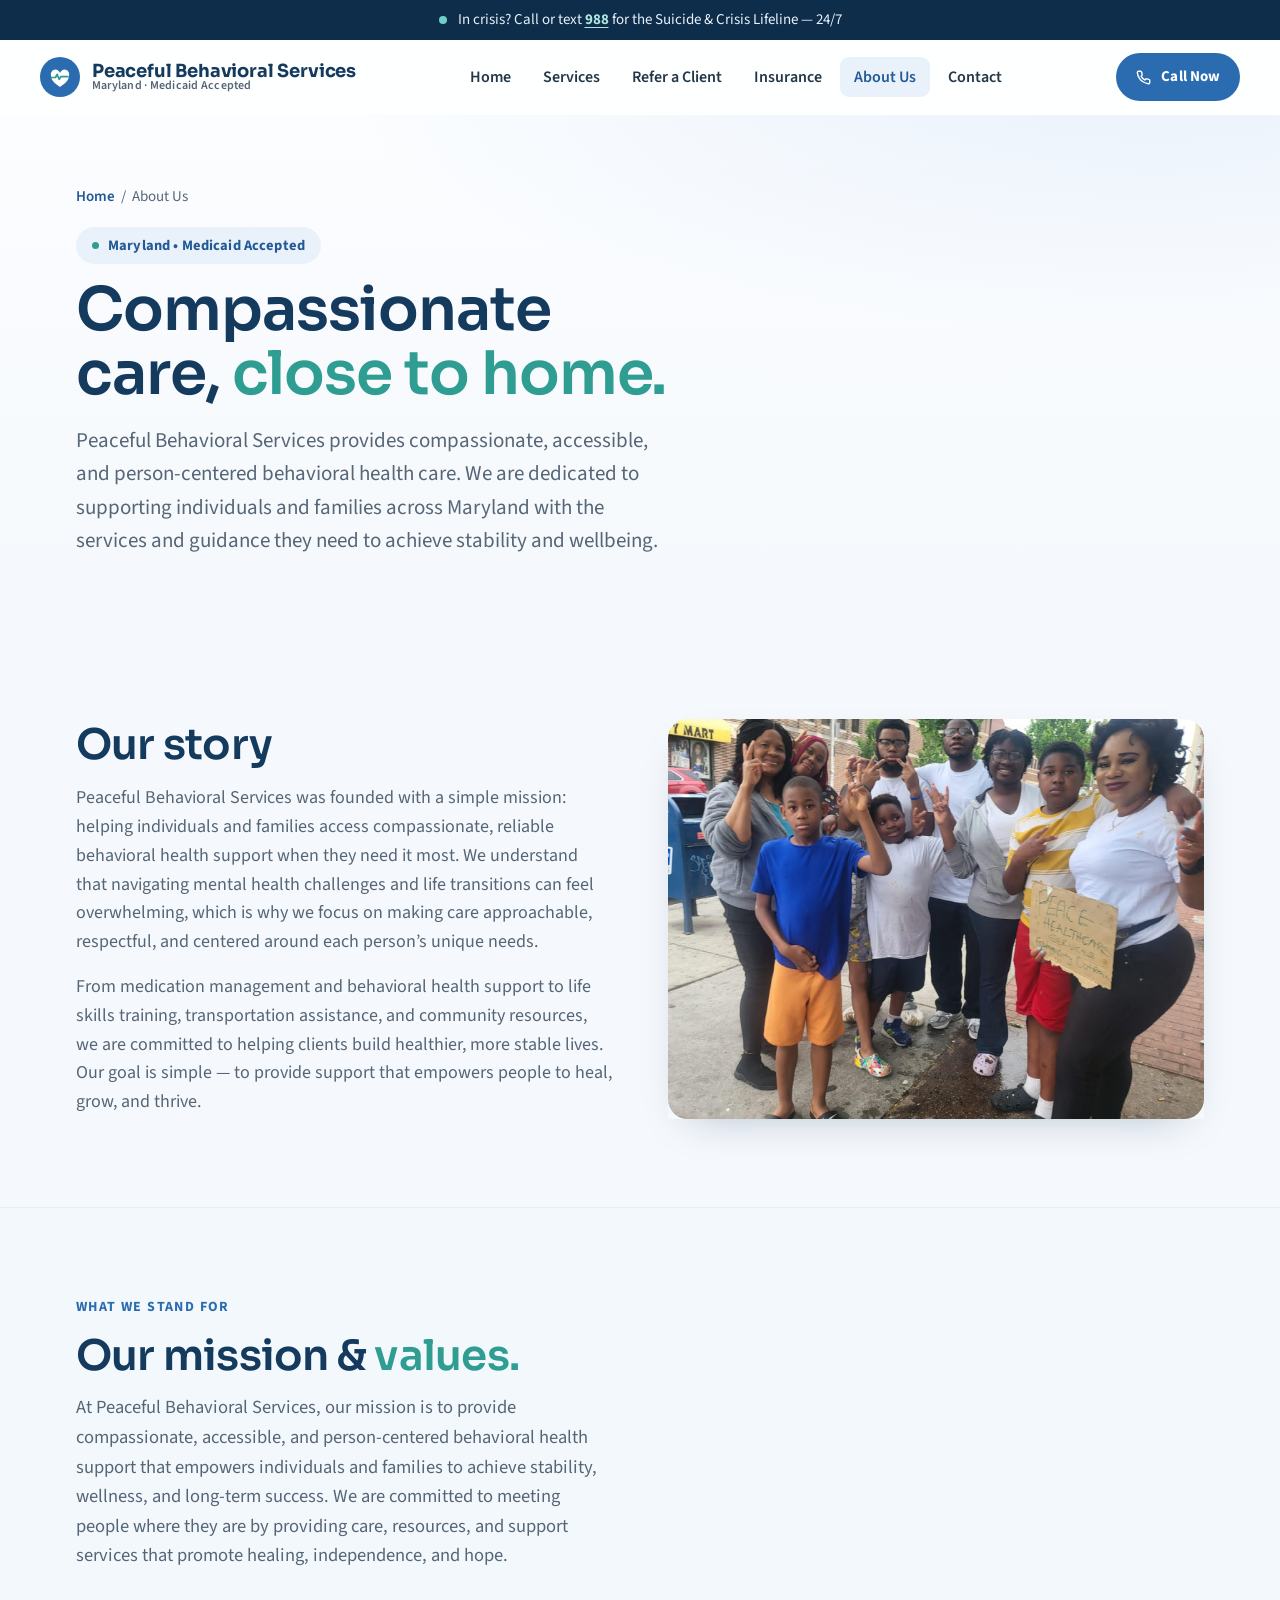
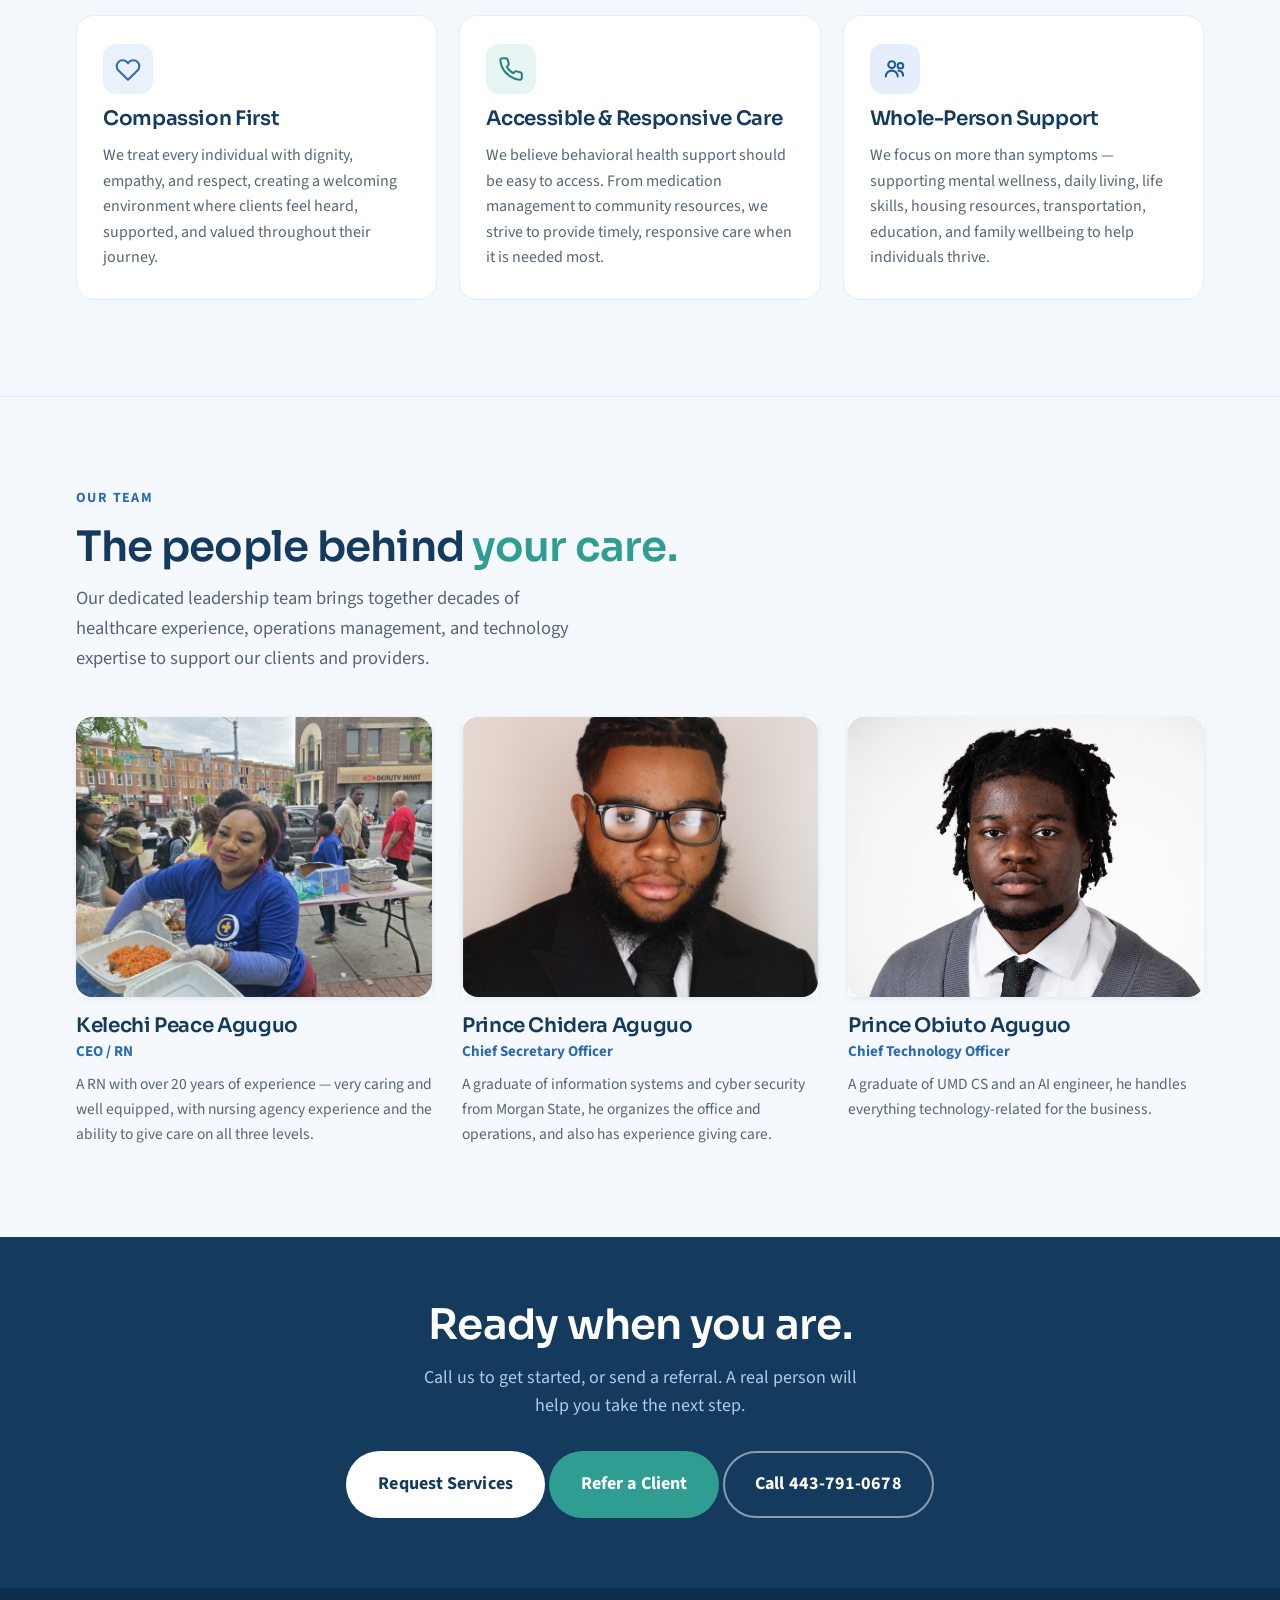
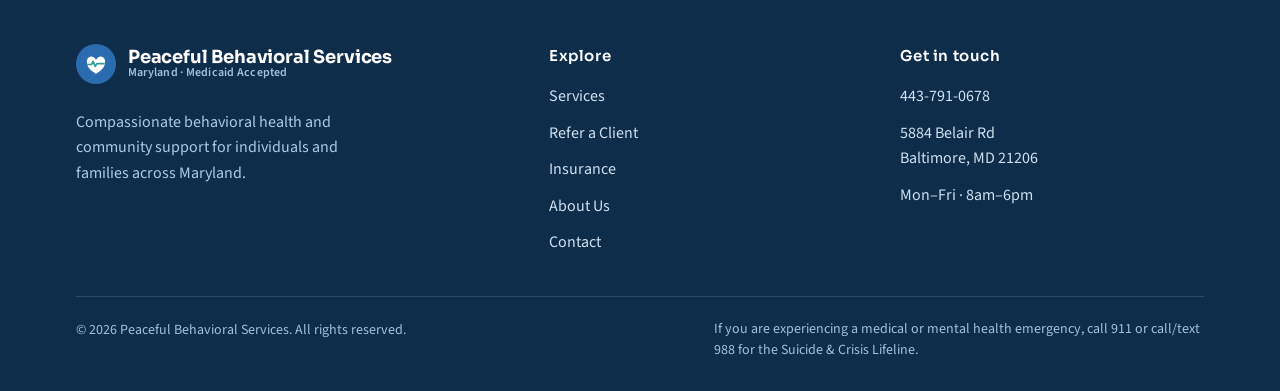
==== About Us.html @ 0e1c0cbd "first fr" ====
<!doctype html>
<html lang="en">

<head>
  <meta charset="utf-8" />
  <meta name="viewport" content="width=device-width, initial-scale=1" />
  <title>About Us — Peaceful Behavioral Services</title>
  <meta name="description"
    content="About Peaceful Behavioral Services — a Maryland behavioral health provider supporting individuals and families with compassionate, whole-person care." />
  <link rel="preconnect" href="https://fonts.googleapis.com">
  <link rel="preconnect" href="https://fonts.gstatic.com" crossorigin>
  <link
    href="https://fonts.googleapis.com/css2?family=Sora:wght@400;500;600;700&family=Source+Sans+3:ital,wght@0,400;0,500;0,600;0,700;1,400&display=swap"
    rel="stylesheet">
  <link rel="stylesheet" href="styles.css">
  <style>
    /* ---- About page styles ---- */


    .ab-hero {
      background:
        radial-gradient(110% 90% at 90% -10%, var(--sky) 0%, rgba(233, 241, 251, 0) 58%),
        linear-gradient(180deg, #fbfdff 0%, var(--gray) 100%);
      padding: 48px 0 40px;
    }

    @media (min-width: 760px) {
      .ab-hero {
        padding: 70px 0 52px;
      }
    }

    .ab-hero .crumb {
      font-size: 15px;
      color: var(--ink-soft);
      margin-bottom: 18px;
    }

    .ab-hero .crumb a {
      color: var(--blue-deep);
      text-decoration: none;
      font-weight: 600;
    }

    .ab-hero .crumb a:hover {
      text-decoration: underline;
    }

    .ab-hero h1 {
      margin-top: 14px;
      max-width: 17ch;
    }

    .ab-hero p.lede {
      margin-top: 18px;
      font-size: clamp(18px, 2vw, 21px);
      color: var(--ink-soft);
      max-width: 60ch;
      text-wrap: pretty;
    }

    /* Story */
    .story {
      padding: 64px 0 72px;
    }

    @media (min-width: 760px) {
      .story {
        padding: 88px 0;
      }
    }

    .story-grid {
      display: grid;
      grid-template-columns: 1fr;
      gap: 40px;
      align-items: center;
    }

    @media (min-width: 920px) {
      .story-grid {
        grid-template-columns: 1fr 1fr;
        gap: 56px;
      }
    }

    .story-grid.flip .story-art {
      order: -1;
    }

    @media (min-width: 920px) {
      .story-grid.flip .story-art {
        order: 1;
      }
    }

    .story-art image-slot {
      width: 100%;
      height: 400px;
      box-shadow: var(--shadow-md);
    }

    .story p {
      font-size: 18px;
      color: var(--ink-soft);
      margin: 16px 0 0;
      text-wrap: pretty;
    }

    /* Values */
    .values-sec {
      background: var(--sky-2);
      padding: 64px 0 72px;
      border-top: 1px solid var(--line-soft);
      border-bottom: 1px solid var(--line-soft);
    }

    @media (min-width: 760px) {
      .values-sec {
        padding: 88px 0 96px;
      }
    }

    .val-grid {
      display: grid;
      grid-template-columns: 1fr;
      gap: 20px;
    }

    @media (min-width: 640px) {
      .val-grid {
        grid-template-columns: 1fr 1fr;
      }
    }

    @media (min-width: 980px) {
      .val-grid {
        grid-template-columns: repeat(3, 1fr);
        gap: 22px;
      }
    }

    .val {
      background: #fff;
      border: 1px solid var(--line-soft);
      border-radius: var(--r-card);
      padding: 28px 26px;
      display: flex;
      flex-direction: column;
      gap: 12px;
    }

    .val-ic {
      width: 50px;
      height: 50px;
      border-radius: 13px;
      background: var(--sky);
      color: var(--blue);
      display: inline-flex;
      align-items: center;
      justify-content: center;
    }

    .val:nth-child(3n+2) .val-ic {
      background: #e6f5f3;
      color: var(--teal-deep);
    }

    .val:nth-child(3n) .val-ic {
      background: #e7eefb;
      color: var(--blue-deep);
    }

    .val h3 {
      font-size: 20px;
    }

    .val p {
      margin: 0;
      color: var(--ink-soft);
      font-size: 16px;
    }

    /* Team */
    .team {
      padding: 64px 0 76px;
    }

    @media (min-width: 760px) {
      .team {
        padding: 90px 0;
      }
    }

    .team-grid {
      display: grid;
      grid-template-columns: 1fr;
      gap: 26px;
    }

    @media (min-width: 560px) {
      .team-grid {
        grid-template-columns: 1fr 1fr;
      }
    }

    @media (min-width: 920px) {
      .team-grid {
        grid-template-columns: repeat(3, 1fr);
        gap: 30px;
      }
    }

    .member {
      display: flex;
      flex-direction: column;
      gap: 16px;
    }

    .member image-slot {
      width: 100%;
      height: 280px;
      box-shadow: var(--shadow-sm);
    }

    .member h3 {
      font-size: 20px;
      margin-bottom: 2px;
    }

    .member .role {
      color: var(--blue);
      font-weight: 700;
      font-size: 15px;
    }

    .member p {
      margin: 8px 0 0;
      color: var(--ink-soft);
      font-size: 15.5px;
    }

    /* CTA band */
    .cta-band {
      background: var(--navy);
      color: #e7f0f9;
      padding: 64px 0 70px;
      text-align: center;
    }

    .cta-band h2 {
      color: #fff;
    }

    .cta-band p {
      color: #aecce6;
      font-size: 18px;
      max-width: 52ch;
      margin: 16px auto 30px;
    }

    .cta-band .hero-ctas {
      justify-content: center;
    }
  </style>
</head>

<body>
  <a class="skip" href="#main">Skip to main content</a>

  <!-- Crisis bar -->
  <div class="crisis" role="region" aria-label="Crisis support">
    <div class="crisis-inner">
      <span class="crisis-dot" aria-hidden="true"></span>
      <span>In crisis? Call or text <a href="tel:988">988</a> for the Suicide &amp; Crisis Lifeline — 24/7</span>
    </div>
  </div>

  <!-- Nav -->
  <header class="nav" id="nav">
    <div class="wrap nav-inner">
      <a class="logo" href="index.html" aria-label="Peaceful Behavioral Services — home">
        <span class="logo-mark" aria-hidden="true">
          <svg width="40" height="40" viewBox="0 0 40 40" fill="none" aria-hidden="true">
            <circle cx="20" cy="20" r="20" fill="#2b6cb0" />
            <path d="M20 30c-5.5-3.6-9-6.8-9-11.4A4.6 4.6 0 0 1 20 16a4.6 4.6 0 0 1 9 2.6C29 23.2 25.5 26.4 20 30Z"
              fill="#fff" />
            <path d="M11.5 20.5h4l1.6-3.2 2.2 5 1.5-2.6h7.2" stroke="#2f9d92" stroke-width="1.7" fill="none"
              stroke-linecap="round" stroke-linejoin="round" />
          </svg>
        </span>
        <span class="logo-text">
          <span class="logo-name">Peaceful Behavioral Services</span>
          <span class="logo-tag">Maryland · Medicaid Accepted</span>
        </span>
      </a>

      <nav aria-label="Primary">
        <ul class="nav-links">
          <li><a href="index.html">Home</a></li>
          <li><a href="index.html#services">Services</a></li>
          <li><a href="Refer a Client.html">Refer a Client</a></li>
          <li><a href="index.html#insurance">Insurance</a></li>
          <li><a href="About Us.html" class="active">About Us</a></li>
          <li><a href="index.html#contact">Contact</a></li>
        </ul>
      </nav>

      <div class="nav-right">
        <a class="btn btn-primary btn-sm" href="tel:+14437910678" aria-label="Call now at 443-791-0678">
          <svg width="15" height="15" viewBox="0 0 24 24" fill="none" stroke="currentColor" stroke-width="2.2"
            stroke-linecap="round" stroke-linejoin="round" aria-hidden="true">
            <path
              d="M22 16.92v3a2 2 0 0 1-2.18 2 19.79 19.79 0 0 1-8.63-3.07 19.5 19.5 0 0 1-6-6 19.79 19.79 0 0 1-3.07-8.67A2 2 0 0 1 4.11 2h3a2 2 0 0 1 2 1.72c.13.96.37 1.9.72 2.8a2 2 0 0 1-.45 2.11L8.09 9.91a16 16 0 0 0 6 6l1.27-1.27a2 2 0 0 1 2.11-.45c.9.35 1.84.59 2.8.72A2 2 0 0 1 22 16.92z" />
          </svg>
          Call Now
        </a>
        <button class="menu-btn" id="menuBtn" aria-label="Open menu" aria-expanded="false" aria-controls="mobileMenu">
          <svg width="22" height="22" viewBox="0 0 24 24" fill="none" stroke="currentColor" stroke-width="2.2"
            stroke-linecap="round">
            <line x1="3" y1="6" x2="21" y2="6" />
            <line x1="3" y1="12" x2="21" y2="12" />
            <line x1="3" y1="18" x2="21" y2="18" />
          </svg>
        </button>
      </div>
    </div>
  </header>

  <!-- Mobile menu -->
  <div class="mobile-menu" id="mobileMenu">
    <div class="mobile-panel">
      <div class="mm-head">
        <span class="logo-name" style="color:var(--navy)">Menu</span>
        <button class="close-btn" id="closeBtn" aria-label="Close menu">
          <svg width="20" height="20" viewBox="0 0 24 24" fill="none" stroke="currentColor" stroke-width="2.2"
            stroke-linecap="round">
            <line x1="6" y1="6" x2="18" y2="18" />
            <line x1="18" y1="6" x2="6" y2="18" />
          </svg>
        </button>
      </div>
      <a href="index.html">Home</a>
      <a href="index.html#services">Services</a>
      <a href="Refer a Client.html">Refer a Client</a>
      <a href="index.html#insurance">Insurance</a>
      <a href="About Us.html">About Us</a>
      <a href="index.html#contact">Contact</a>
      <a class="btn btn-primary mm-cta" href="tel:+14437910678">Call 443-791-0678</a>
    </div>
  </div>

  <main id="main">
    <!-- Hero -->
    <section class="ab-hero">
      <div class="wrap">
        <div class="crumb"><a href="index.html">Home</a> &nbsp;/&nbsp; About Us</div>
        <span class="loc-badge"><span class="dot" aria-hidden="true"></span>Maryland • Medicaid Accepted</span>
        <h1>Compassionate care, <span class="accent">close to home.</span></h1>
        <p class="lede">Peaceful Behavioral Services provides compassionate, accessible, and person-centered behavioral
          health care. We are dedicated to supporting individuals and families across Maryland with the services and
          guidance they need to achieve stability and wellbeing.</p>
      </div>
    </section>

    <!-- Story -->
    <section class="story">
      <div class="wrap story-grid">
        <div>
          <h2>Our story</h2>
          <p>Peaceful Behavioral Services was founded with a simple mission: helping individuals and families access
            compassionate, reliable behavioral health support when they need it most. We understand that navigating
            mental health challenges and life transitions can feel overwhelming, which is why we focus on making care
            approachable, respectful, and centered around each person’s unique needs.</p>
          <p>From medication management and behavioral health support to life skills training, transportation
            assistance, and community resources, we are committed to helping clients build healthier, more stable lives.
            Our goal is simple — to provide support that empowers people to heal, grow, and thrive.</p>
        </div>
        <div class="story-art">
          <image-slot id="about-story" src="images/office_front.webp" shape="rounded" radius="20"
            placeholder="Drop a photo — your office, team, or a welcoming moment"></image-slot>
        </div>
      </div>
    </section>

    <!-- Mission -->
    <section class="values-sec">
      <div class="wrap">
        <div class="section-head">
          <span class="eyebrow">What we stand for</span>
          <h2>Our mission &amp; <span class="accent">values.</span></h2>
          <p>At Peaceful Behavioral Services, our mission is to provide compassionate, accessible, and person-centered
            behavioral health support that empowers individuals and families to achieve stability, wellness, and
            long-term success. We are committed to meeting people where they are by providing care, resources, and
            support services that promote healing, independence, and hope.</p>
        </div>
        <div class="val-grid">
          <article class="val">
            <span class="val-ic" aria-hidden="true"><svg width="26" height="26" viewBox="0 0 24 24" fill="none"
                stroke="currentColor" stroke-width="1.9" stroke-linecap="round" stroke-linejoin="round">
                <path
                  d="M20.8 5.6a5.5 5.5 0 0 0-7.8 0L12 6.6l-1-1a5.5 5.5 0 0 0-7.8 7.8l1 1L12 22l7.8-7.6 1-1a5.5 5.5 0 0 0 0-7.8Z" />
              </svg></span>
            <h3>Compassion First</h3>
            <p>We treat every individual with dignity, empathy, and respect, creating a welcoming environment where
              clients feel heard, supported, and valued throughout their journey.</p>
          </article>
          <article class="val">
            <span class="val-ic" aria-hidden="true"><svg width="26" height="26" viewBox="0 0 24 24" fill="none"
                stroke="currentColor" stroke-width="1.9" stroke-linecap="round" stroke-linejoin="round">
                <path
                  d="M22 16.92v3a2 2 0 0 1-2.18 2 19.79 19.79 0 0 1-8.63-3.07 19.5 19.5 0 0 1-6-6 19.79 19.79 0 0 1-3.07-8.67A2 2 0 0 1 4.11 2h3a2 2 0 0 1 2 1.72c.13.96.37 1.9.72 2.8a2 2 0 0 1-.45 2.11L8.09 9.91a16 16 0 0 0 6 6l1.27-1.27a2 2 0 0 1 2.11-.45c.9.35 1.84.59 2.8.72A2 2 0 0 1 22 16.92z" />
              </svg></span>
            <h3>Accessible &amp; Responsive Care</h3>
            <p>We believe behavioral health support should be easy to access. From medication management to community
              resources, we strive to provide timely, responsive care when it is needed most.</p>
          </article>
          <article class="val">
            <span class="val-ic" aria-hidden="true"><svg width="26" height="26" viewBox="0 0 24 24" fill="none"
                stroke="currentColor" stroke-width="1.9" stroke-linecap="round" stroke-linejoin="round">
                <circle cx="9" cy="8" r="3.2" />
                <circle cx="17" cy="9" r="2.6" />
                <path d="M3.5 19c0-3.2 2.6-5.5 5.5-5.5s5.5 2.3 5.5 5.5" />
                <path d="M15.2 13.6c2.5.2 4.3 2 4.3 4.6" />
              </svg></span>
            <h3>Whole-Person Support</h3>
            <p>We focus on more than symptoms — supporting mental wellness, daily living, life skills, housing
              resources, transportation, education, and family wellbeing to help individuals thrive.</p>
          </article>
        </div>
      </div>
    </section>

    <!-- Team -->
    <section class="team">
      <div class="wrap">
        <div class="section-head">
          <span class="eyebrow">Our team</span>
          <h2>The people behind <span class="accent">your care.</span></h2>
          <p>Our dedicated leadership team brings together decades of healthcare experience, operations management, and
            technology expertise to support our clients and providers.</p>
        </div>
        <div class="team-grid">
          <article class="member">
            <image-slot id="team-1" src="images/team_kelechi.webp" shape="rounded" radius="16"
              placeholder="Drop a team photo"></image-slot>
            <div>
              <h3>Kelechi Peace Aguguo</h3>
              <div class="role">CEO / RN</div>
              <p>A RN with over 20 years of experience — very caring and well equipped, with nursing agency experience
                and the ability to give care on all three levels.</p>
            </div>
          </article>
          <article class="member">
            <image-slot id="team-2" src="images/team_chidera.webp" shape="rounded" radius="16"
              placeholder="Drop a team photo"></image-slot>
            <div>
              <h3>Prince Chidera Aguguo</h3>
              <div class="role">Chief Secretary Officer</div>
              <p>A graduate of information systems and cyber security from Morgan State, he organizes the office and
                operations, and also has experience giving care.</p>
            </div>
          </article>
          <article class="member">
            <image-slot id="team-3" src="images/team_obiuto.webp" shape="rounded" radius="16"
              placeholder="Drop a team photo"></image-slot>
            <div>
              <h3>Prince Obiuto Aguguo</h3>
              <div class="role">Chief Technology Officer</div>
              <p>A graduate of UMD CS and an AI engineer, he handles everything technology-related for the business.</p>
            </div>
          </article>
        </div>
      </div>
    </section>

    <!-- CTA band -->
    <section class="cta-band">
      <div class="wrap">
        <h2>Ready when you are.</h2>
        <p>Call us to get started, or send a referral. A real person will help you take the next step.</p>
        <div class="hero-ctas">
          <a class="btn btn-white btn-lg" href="index.html#contact">Request Services</a>
          <a class="btn btn-teal btn-lg" href="Refer a Client.html">Refer a Client</a>
          <a class="btn btn-ghost btn-lg" href="tel:+14437910678"
            style="color:#fff;border-color:rgba(255,255,255,0.5)">Call 443-791-0678</a>
        </div>
      </div>
    </section>
  </main>

  <!-- Footer -->
  <footer class="footer">
    <div class="wrap">
      <div class="footer-grid">
        <div class="footer-brand">
          <a class="logo" href="index.html" style="color:#fff">
            <span class="logo-mark" aria-hidden="true">
              <svg width="40" height="40" viewBox="0 0 40 40" fill="none">
                <circle cx="20" cy="20" r="20" fill="#2b6cb0" />
                <path d="M20 30c-5.5-3.6-9-6.8-9-11.4A4.6 4.6 0 0 1 20 16a4.6 4.6 0 0 1 9 2.6C29 23.2 25.5 26.4 20 30Z"
                  fill="#fff" />
                <path d="M11.5 20.5h4l1.6-3.2 2.2 5 1.5-2.6h7.2" stroke="#2f9d92" stroke-width="1.7" fill="none"
                  stroke-linecap="round" stroke-linejoin="round" />
              </svg>
            </span>
            <span class="logo-text"><span class="logo-name">Peaceful Behavioral Services</span><span
                class="logo-tag">Maryland · Medicaid Accepted</span></span>
          </a>
          <p class="fdesc">Compassionate behavioral health and community support for individuals and families across
            Maryland.</p>
        </div>
        <div>
          <h4>Explore</h4>
          <ul class="footer-links">
            <li><a href="index.html#services">Services</a></li>
            <li><a href="Refer a Client.html">Refer a Client</a></li>
            <li><a href="index.html#insurance">Insurance</a></li>
            <li><a href="About Us.html">About Us</a></li>
            <li><a href="index.html#contact">Contact</a></li>
          </ul>
        </div>
        <div>
          <h4>Get in touch</h4>
          <ul class="footer-links">
            <li><a href="tel:+14437910678">443-791-0678</a></li>
            <li>5884 Belair Rd<br>Baltimore, MD 21206</li>
            <li>Mon–Fri · 8am–6pm</li>
          </ul>
        </div>
      </div>
      <div class="footer-bottom">
        <span>© <span id="yr"></span> Peaceful Behavioral Services. All rights reserved.</span>
        <span class="footer-disclaimer">If you are experiencing a medical or mental health emergency, call 911 or
          call/text 988 for the Suicide &amp; Crisis Lifeline.</span>
      </div>
    </div>
  </footer>

  <!-- Floating mobile call -->
  <a class="fab-call" id="fab" href="tel:+14437910678" aria-label="Call 443-791-0678">
    <svg width="17" height="17" viewBox="0 0 24 24" fill="none" stroke="currentColor" stroke-width="2.2"
      stroke-linecap="round" stroke-linejoin="round">
      <path
        d="M22 16.92v3a2 2 0 0 1-2.18 2 19.79 19.79 0 0 1-8.63-3.07 19.5 19.5 0 0 1-6-6 19.79 19.79 0 0 1-3.07-8.67A2 2 0 0 1 4.11 2h3a2 2 0 0 1 2 1.72c.13.96.37 1.9.72 2.8a2 2 0 0 1-.45 2.11L8.09 9.91a16 16 0 0 0 6 6l1.27-1.27a2 2 0 0 1 2.11-.45c.9.35 1.84.59 2.8.72A2 2 0 0 1 22 16.92z" />
    </svg>
    Call 443-791-0678
  </a>

  <script src="image-slot.js"></script>
  <script>
    document.getElementById('yr').textContent = new Date().getFullYear();
    const nav = document.getElementById('nav');
    const fab = document.getElementById('fab');
    const onScroll = () => {
      const y = window.scrollY;
      nav.classList.toggle('is-stuck', y > 6);
      fab.classList.toggle('is-on', y > 300);
    };
    window.addEventListener('scroll', onScroll, { passive: true });
    onScroll();

    const menuBtn = document.getElementById('menuBtn');
    const mobileMenu = document.getElementById('mobileMenu');
    const closeBtn = document.getElementById('closeBtn');
    const openMenu = () => { mobileMenu.classList.add('is-open'); menuBtn.setAttribute('aria-expanded', 'true'); document.body.style.overflow = 'hidden'; };
    const closeMenu = () => { mobileMenu.classList.remove('is-open'); menuBtn.setAttribute('aria-expanded', 'false'); document.body.style.overflow = ''; };
    menuBtn.addEventListener('click', openMenu);
    closeBtn.addEventListener('click', closeMenu);
    mobileMenu.addEventListener('click', (e) => { if (e.target === mobileMenu) closeMenu(); });
    mobileMenu.querySelectorAll('a').forEach(a => a.addEventListener('click', closeMenu));
    document.addEventListener('keydown', (e) => { if (e.key === 'Escape') closeMenu(); });
  </script>
</body>

</html>
---- styles.css ----
/*
  Peaceful Behavioral Services — shared design system
  ---------------------------------------------------
  Calming blue & white, soft teal + navy accents. Senior-friendly:
  large readable type, high contrast, generous touch targets (>=48px),
  clear focus states. Vanilla — audience may be on older devices.
  Used by both the home page and the Refer a Client page.
*/

:root {
  /* Blues + calming accents */
  --navy:        #143a5e;   /* deep, for headings */
  --navy-deep:   #0e2d4b;
  --blue:        #2b6cb0;   /* primary action */
  --blue-deep:   #235a96;
  --blue-bright: #3b82c4;
  --teal:        #2f9d92;   /* soft accent */
  --teal-deep:   #268279;
  --sky:         #e9f1fb;   /* tinted section bg */
  --sky-2:       #f3f8fd;
  --gray:        #f5f8fc;   /* page bg */
  --line:        #dbe6f2;
  --line-soft:   #e7eef7;

  --ink:         #243748;   /* body text */
  --ink-soft:    #566676;
  --white:       #ffffff;

  --r-card: 18px;
  --r-pill: 999px;
  --r-input: 12px;

  --f-head: "Sora", system-ui, -apple-system, "Segoe UI", sans-serif;
  --f-body: "Source Sans 3", system-ui, -apple-system, "Segoe UI", Roboto, sans-serif;

  --max: 1200px;
  --shadow-sm: 0 2px 10px -4px rgba(20, 58, 94, 0.18);
  --shadow-md: 0 16px 40px -22px rgba(20, 58, 94, 0.35);
  --shadow-lg: 0 28px 60px -30px rgba(20, 58, 94, 0.4);
}

* { box-sizing: border-box; }
html, body { margin: 0; padding: 0; }
html { -webkit-text-size-adjust: 100%; scroll-behavior: smooth; }
@media (prefers-reduced-motion: reduce) { html { scroll-behavior: auto; } }

body {
  font-family: var(--f-body);
  color: var(--ink);
  background: var(--gray);
  font-size: 18px;            /* senior-friendly base */
  line-height: 1.6;
  -webkit-font-smoothing: antialiased;
  text-rendering: optimizeLegibility;
  overflow-x: hidden;
}

img, svg { display: block; max-width: 100%; }
a { color: var(--blue-deep); }
button { font: inherit; cursor: pointer; }

::selection { background: rgba(43, 108, 176, 0.18); }

/* Visible focus for keyboard users */
a:focus-visible, button:focus-visible, input:focus-visible,
select:focus-visible, textarea:focus-visible, .chip:focus-visible {
  outline: 3px solid var(--blue-bright);
  outline-offset: 2px;
}

/* ---------- Typography ---------- */
h1, h2, h3, h4 {
  font-family: var(--f-head);
  color: var(--navy);
  font-weight: 600;
  letter-spacing: -0.018em;
  margin: 0;
  text-wrap: balance;
}
h1 { font-size: clamp(36px, 6.2vw, 60px); line-height: 1.06; }
h2 { font-size: clamp(28px, 4.2vw, 42px); line-height: 1.12; }
h3 { font-size: clamp(20px, 2.4vw, 25px); line-height: 1.25; }
.accent { color: var(--teal); }
.eyebrow {
  font-family: var(--f-body);
  font-size: 14px;
  font-weight: 700;
  letter-spacing: 0.1em;
  text-transform: uppercase;
  color: var(--blue);
}

/* ---------- Layout ---------- */
.wrap {
  width: 100%;
  max-width: var(--max);
  margin: 0 auto;
  padding: 0 22px;
  position: relative;
}
@media (min-width: 760px) { .wrap { padding: 0 36px; } }
section { position: relative; }
.section-head {
  display: flex;
  flex-direction: column;
  gap: 14px;
  margin-bottom: 44px;
  max-width: 720px;
}
.section-head p { margin: 0; font-size: 18.5px; color: var(--ink-soft); max-width: 58ch; text-wrap: pretty; }
.section-head.center { margin-left: auto; margin-right: auto; text-align: center; align-items: center; }

/* ---------- Skip link ---------- */
.skip {
  position: absolute; left: -9999px; top: 0; z-index: 200;
  background: var(--navy); color: #fff; padding: 12px 18px;
  border-radius: 0 0 10px 0; font-weight: 600; text-decoration: none;
}
.skip:focus { left: 0; }

/* ---------- Crisis bar ---------- */
.crisis {
  background: var(--navy-deep);
  color: #e8f0f9;
  font-size: 15px;
  position: relative;
  z-index: 60;
}
.crisis-inner {
  display: flex; align-items: center; justify-content: center;
  gap: 11px; padding: 10px 18px; text-align: center; flex-wrap: wrap; line-height: 1.35;
}
.crisis-dot {
  width: 8px; height: 8px; border-radius: 50%;
  background: #6fd0c6; display: inline-block; flex-shrink: 0;
  box-shadow: 0 0 0 0 rgba(111, 208, 198, 0.6);
  animation: pulse 2.4s ease-out infinite;
}
@media (prefers-reduced-motion: reduce) { .crisis-dot { animation: none; } }
@keyframes pulse {
  0%   { box-shadow: 0 0 0 0 rgba(111, 208, 198, 0.55); }
  70%  { box-shadow: 0 0 0 9px rgba(111, 208, 198, 0); }
  100% { box-shadow: 0 0 0 0 rgba(111, 208, 198, 0); }
}
.crisis a { color: #aee6df; text-decoration: underline; text-underline-offset: 3px; font-weight: 700; }

/* ---------- Nav ---------- */
.nav {
  position: sticky; top: 0; z-index: 50;
  background: rgba(255, 255, 255, 0.9);
  backdrop-filter: saturate(150%) blur(10px);
  -webkit-backdrop-filter: saturate(150%) blur(10px);
  border-bottom: 1px solid transparent;
  transition: border-color 240ms ease, box-shadow 240ms ease;
}
.nav.is-stuck { border-bottom-color: var(--line); box-shadow: var(--shadow-sm); }
.nav-inner {
  display: flex; align-items: center; justify-content: space-between; gap: 18px;
  padding: 13px 0;
}
.logo { display: inline-flex; align-items: center; gap: 12px; text-decoration: none; color: var(--navy); }
.logo-mark {
  width: 40px; height: 40px; flex-shrink: 0;
  display: inline-flex; align-items: center; justify-content: center;
}
.logo-text { display: flex; flex-direction: column; line-height: 1.05; }
.logo-name { font-family: var(--f-head); font-size: 18px; font-weight: 700; letter-spacing: -0.01em; }
.logo-tag { font-size: 12px; color: var(--ink-soft); font-weight: 600; letter-spacing: 0.02em; }

.nav-links { display: none; gap: 4px; list-style: none; margin: 0; padding: 0; align-items: center; }
.nav-links a {
  text-decoration: none; color: var(--ink); font-size: 16px; font-weight: 600;
  padding: 9px 14px; border-radius: 9px; transition: background 160ms ease, color 160ms ease;
}
.nav-links a:hover { background: var(--sky); color: var(--blue-deep); }
.nav-links a.active { color: var(--blue-deep); background: var(--sky); }
@media (min-width: 1000px) { .nav-links { display: flex; } }
.nav-right { display: flex; align-items: center; gap: 10px; }

/* Mobile menu */
.menu-btn {
  display: inline-flex; align-items: center; justify-content: center;
  width: 48px; height: 48px; border-radius: 11px;
  background: var(--sky); border: 1px solid var(--line); color: var(--navy);
}
@media (min-width: 1000px) { .menu-btn { display: none; } }
.mobile-menu {
  display: none;
  position: fixed; inset: 0; z-index: 70;
  background: rgba(14, 45, 75, 0.45);
}
.mobile-menu.is-open { display: block; }
.mobile-panel {
  position: absolute; top: 0; right: 0; bottom: 0;
  width: min(86vw, 360px);
  background: #fff; padding: 22px;
  display: flex; flex-direction: column; gap: 6px;
  box-shadow: -20px 0 50px -20px rgba(14, 45, 75, 0.5);
  transform: translateX(100%); transition: transform 260ms ease;
}
.mobile-menu.is-open .mobile-panel { transform: translateX(0); }
.mobile-panel .mm-head { display: flex; justify-content: space-between; align-items: center; margin-bottom: 12px; }
.mobile-panel a {
  text-decoration: none; color: var(--navy); font-family: var(--f-head); font-weight: 600;
  font-size: 19px; padding: 14px 12px; border-radius: 11px;
}
.mobile-panel a:hover { background: var(--sky); }
.mobile-panel .mm-cta { margin-top: 14px; }
.close-btn { width: 44px; height: 44px; border-radius: 10px; border: 1px solid var(--line); background: #fff; color: var(--navy); display: inline-flex; align-items: center; justify-content: center; }

/* ---------- Buttons ---------- */
.btn {
  display: inline-flex; align-items: center; justify-content: center; gap: 10px;
  padding: 14px 24px; border-radius: var(--r-pill);
  font-family: var(--f-body); font-weight: 700; font-size: 16.5px; letter-spacing: 0.005em;
  text-decoration: none; border: 2px solid transparent;
  transition: transform 160ms ease, background 160ms ease, color 160ms ease, border-color 160ms ease, box-shadow 160ms ease;
  white-space: nowrap; min-height: 50px;
}
.btn:active { transform: translateY(1px); }
.btn-primary { background: var(--blue); color: #fff; }
.btn-primary:hover { background: var(--blue-deep); box-shadow: 0 10px 26px -12px rgba(43, 108, 176, 0.7); }
.btn-teal { background: var(--teal); color: #fff; }
.btn-teal:hover { background: var(--teal-deep); box-shadow: 0 10px 26px -12px rgba(47, 157, 146, 0.7); }
.btn-outline { background: #fff; color: var(--navy); border-color: var(--line); }
.btn-outline:hover { border-color: var(--blue); color: var(--blue-deep); background: var(--sky-2); }
.btn-ghost { background: transparent; color: var(--navy); border-color: var(--navy); }
.btn-ghost:hover { background: var(--navy); color: #fff; }
.btn-white { background: #fff; color: var(--navy); }
.btn-white:hover { background: var(--sky); color: var(--blue-deep); }
.btn-sm { padding: 10px 18px; font-size: 15px; min-height: 44px; }
.btn-lg { padding: 17px 30px; font-size: 18px; min-height: 56px; }
.btn svg { flex-shrink: 0; }

/* ---------- Badges / chips ---------- */
.badges { display: flex; flex-wrap: wrap; gap: 10px; }
.badge {
  display: inline-flex; align-items: center; gap: 8px;
  padding: 8px 15px; border-radius: var(--r-pill);
  background: #fff; border: 1px solid var(--line);
  font-size: 14.5px; font-weight: 600; color: var(--navy);
  box-shadow: var(--shadow-sm);
}
.badge svg { color: var(--teal); }
.badge.on-blue { background: rgba(255,255,255,0.14); border-color: rgba(255,255,255,0.28); color: #fff; box-shadow: none; }
.badge.on-blue svg { color: #8fe0d6; }

/* Location badge pill */
.loc-badge {
  display: inline-flex; align-items: center; gap: 9px;
  padding: 7px 16px; border-radius: var(--r-pill);
  background: var(--sky); color: var(--blue-deep);
  font-size: 14.5px; font-weight: 700; letter-spacing: 0.01em;
}
.loc-badge .dot { width: 7px; height: 7px; border-radius: 50%; background: var(--teal); }

/* ---------- Footer ---------- */
.footer { background: var(--navy-deep); color: #cfe0f0; padding: 56px 0 30px; }
.footer a { color: #cfe0f0; text-decoration: none; }
.footer a:hover { color: #fff; text-decoration: underline; text-underline-offset: 3px; }
.footer-grid { display: grid; grid-template-columns: 1fr; gap: 36px; margin-bottom: 40px; }
@media (min-width: 720px) { .footer-grid { grid-template-columns: 1.4fr 1fr 1fr; gap: 48px; } }
.footer h4 { color: #fff; font-size: 15px; letter-spacing: 0.04em; margin-bottom: 16px; }
.footer-links { list-style: none; margin: 0; padding: 0; display: flex; flex-direction: column; gap: 11px; font-size: 16px; }
.footer-brand .logo-name { color: #fff; }
.footer-brand .logo-tag { color: #9fc0dd; }
.footer p.fdesc { color: #aecae3; font-size: 16px; max-width: 38ch; margin: 16px 0 0; }
.footer-bottom {
  border-top: 1px solid rgba(255,255,255,0.14); padding-top: 22px;
  display: flex; flex-wrap: wrap; gap: 10px 24px; justify-content: space-between;
  font-size: 14px; color: #9fc0dd;
}
.footer-disclaimer { max-width: 70ch; line-height: 1.5; }

/* ---------- Floating mobile call ---------- */
.fab-call {
  position: fixed; bottom: 16px; left: 16px; right: 16px; z-index: 45;
  display: none; background: var(--teal); color: #fff; text-decoration: none;
  padding: 16px 22px; border-radius: var(--r-pill); font-weight: 700; font-size: 17px;
  align-items: center; justify-content: center; gap: 10px;
  box-shadow: 0 16px 36px -12px rgba(14, 45, 75, 0.55);
  transform: translateY(140%); transition: transform 260ms ease;
}
.fab-call.is-on { transform: translateY(0); }
@media (max-width: 999px) { .fab-call { display: inline-flex; } }

/* ---------- Forms (shared) ---------- */
.field { display: flex; flex-direction: column; gap: 7px; }
.field label { font-size: 15px; font-weight: 700; color: var(--navy); }
.field .req { color: var(--blue); }
.field input, .field select, .field textarea {
  font: inherit; font-size: 17px; padding: 13px 15px;
  border-radius: var(--r-input); border: 1.5px solid var(--line);
  background: #fff; color: var(--ink); min-height: 50px;
  transition: border-color 160ms ease, box-shadow 160ms ease;
  -webkit-appearance: none; appearance: none; width: 100%;
}
.field textarea { min-height: 110px; resize: vertical; line-height: 1.5; }
.field select {
  background-image: url("data:image/svg+xml;utf8,<svg xmlns='http://www.w3.org/2000/svg' width='12' height='8' viewBox='0 0 12 8'><path d='M1 1l5 5 5-5' stroke='%23143a5e' stroke-width='1.6' fill='none' stroke-linecap='round' stroke-linejoin='round'/></svg>");
  background-repeat: no-repeat; background-position: right 15px center; padding-right: 40px;
}
.field input:focus, .field select:focus, .field textarea:focus {
  outline: none; border-color: var(--blue); box-shadow: 0 0 0 4px rgba(43, 108, 176, 0.16);
}
.field.has-error input, .field.has-error select, .field.has-error textarea { border-color: #c0392b; }
.field-error { color: #c0392b; font-size: 14px; font-weight: 600; }
.form-row { display: grid; grid-template-columns: 1fr; gap: 16px; }
@media (min-width: 640px) { .form-row.two { grid-template-columns: 1fr 1fr; } }

.form-success { display: none; }
.form-success.is-on { display: block; }
.succ-mark {
  width: 60px; height: 60px; border-radius: 50%; background: var(--teal); color: #fff;
  display: inline-flex; align-items: center; justify-content: center; margin-bottom: 16px;
}

.sr-only { position: absolute; width: 1px; height: 1px; padding: 0; margin: -1px; overflow: hidden; clip: rect(0,0,0,0); white-space: nowrap; border: 0; }

/* Anchor offset for sticky nav */
[id] { scroll-margin-top: 96px; }
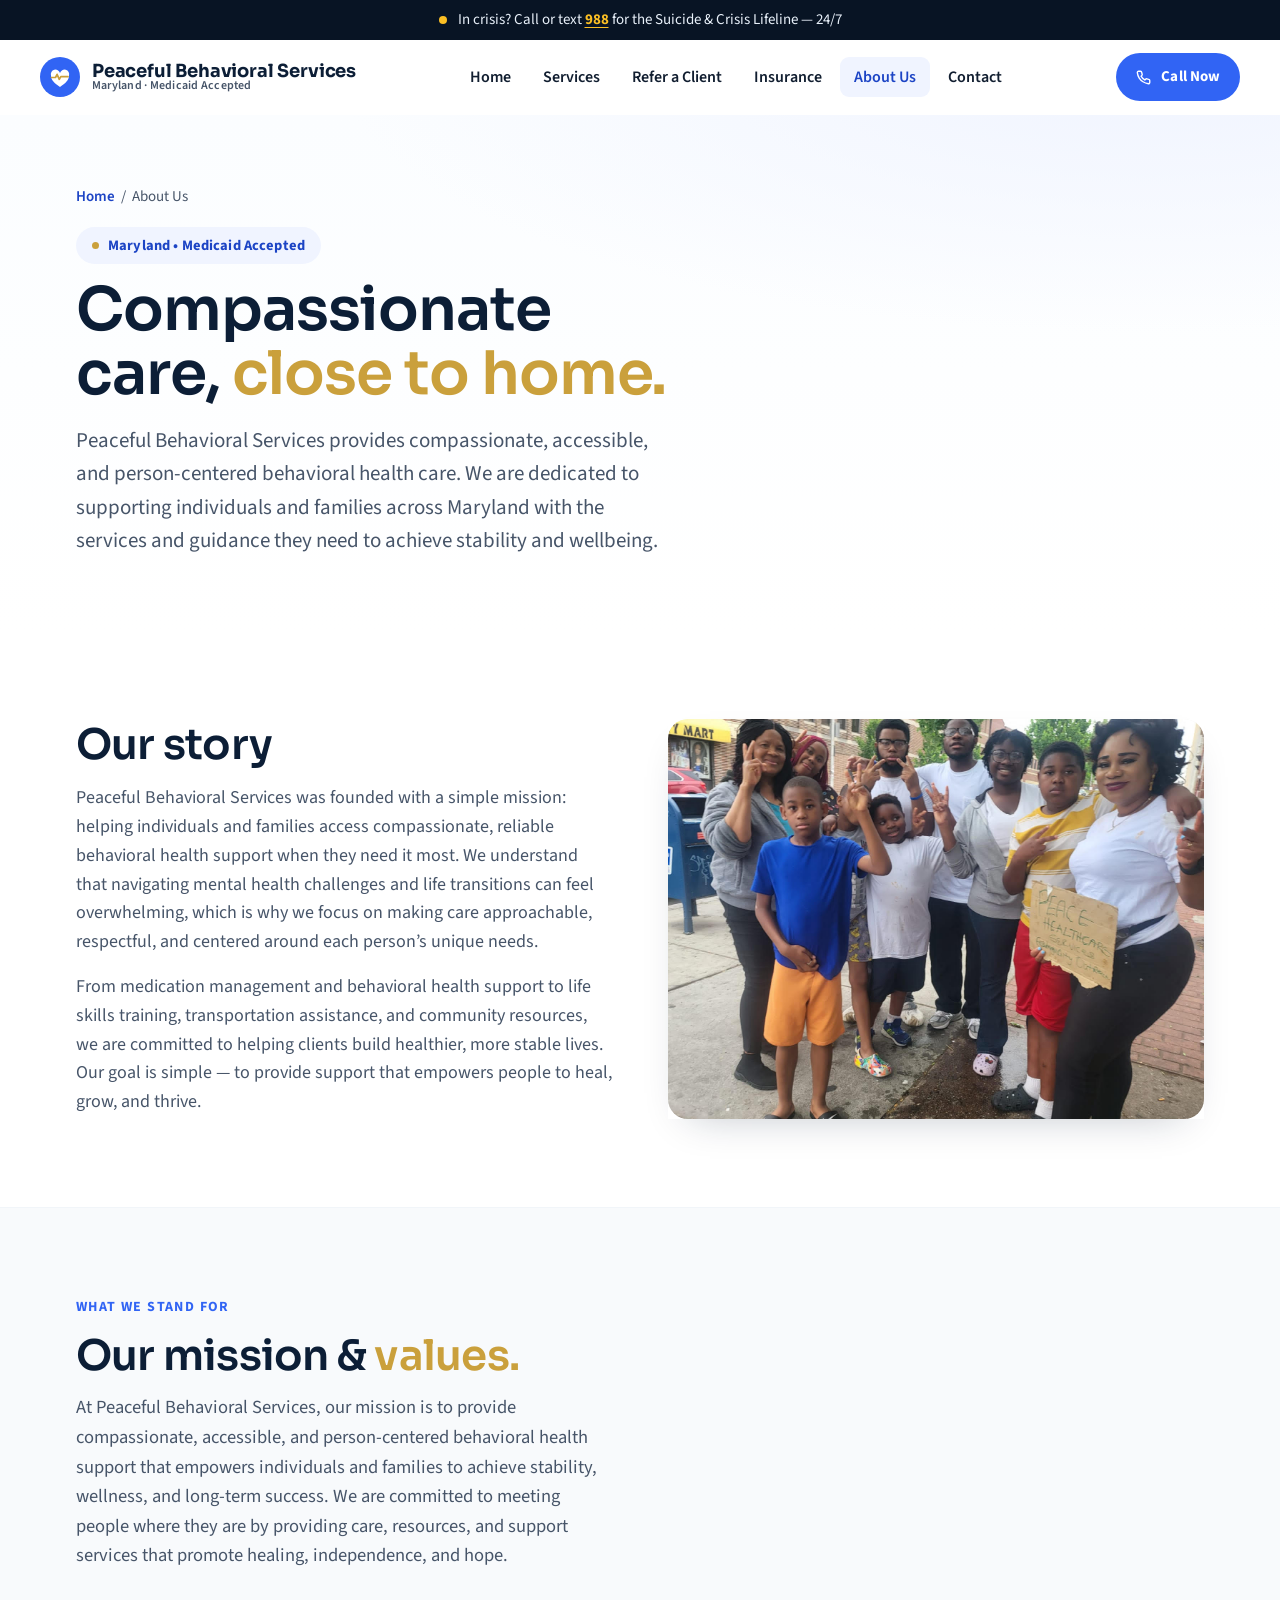
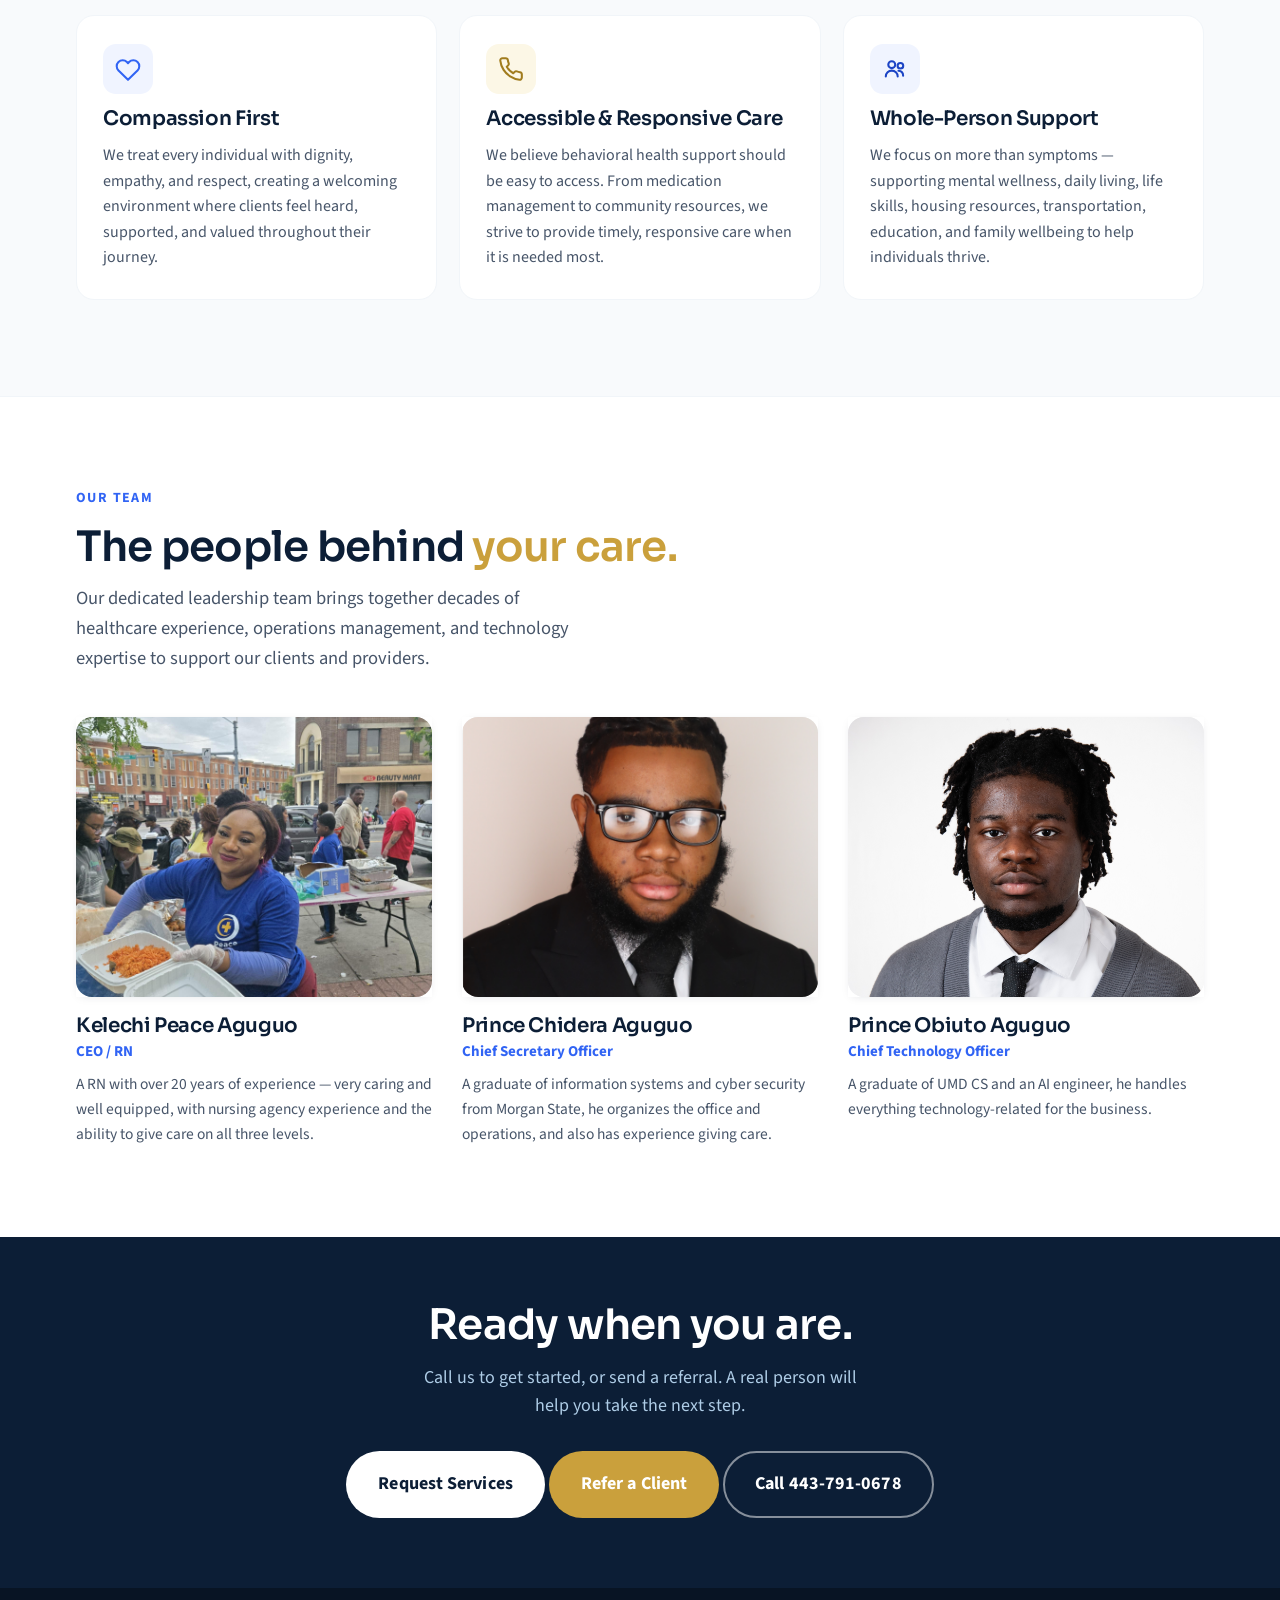
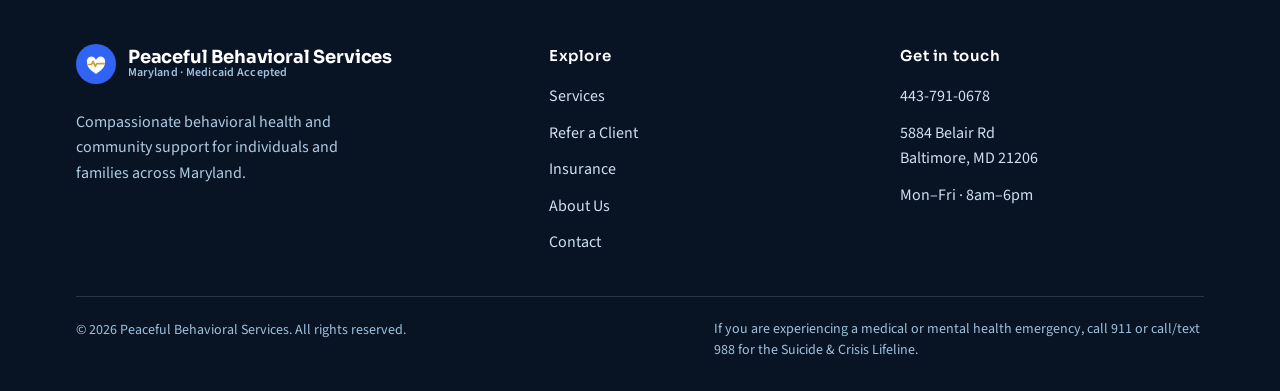
==== commit 48e2de37: "new colors" ====
--- a/About Us.html
+++ b/About Us.html
@@ -19,7 +19,7 @@
 
     .ab-hero {
       background:
-        radial-gradient(110% 90% at 90% -10%, var(--sky) 0%, rgba(233, 241, 251, 0) 58%),
+        radial-gradient(110% 90% at 90% -10%, var(--sky) 0%, rgba(240, 244, 255, 0) 58%),
         linear-gradient(180deg, #fbfdff 0%, var(--gray) 100%);
       padding: 48px 0 40px;
     }
@@ -162,12 +162,12 @@
     }
 
     .val:nth-child(3n+2) .val-ic {
-      background: #e6f5f3;
+      background: var(--gold-soft);
       color: var(--teal-deep);
     }
 
     .val:nth-child(3n) .val-ic {
-      background: #e7eefb;
+      background: var(--sky);
       color: var(--blue-deep);
     }
 
@@ -282,10 +282,10 @@
       <a class="logo" href="index.html" aria-label="Peaceful Behavioral Services — home">
         <span class="logo-mark" aria-hidden="true">
           <svg width="40" height="40" viewBox="0 0 40 40" fill="none" aria-hidden="true">
-            <circle cx="20" cy="20" r="20" fill="#2b6cb0" />
+            <circle cx="20" cy="20" r="20" fill="var(--blue)" />
             <path d="M20 30c-5.5-3.6-9-6.8-9-11.4A4.6 4.6 0 0 1 20 16a4.6 4.6 0 0 1 9 2.6C29 23.2 25.5 26.4 20 30Z"
               fill="#fff" />
-            <path d="M11.5 20.5h4l1.6-3.2 2.2 5 1.5-2.6h7.2" stroke="#2f9d92" stroke-width="1.7" fill="none"
+            <path d="M11.5 20.5h4l1.6-3.2 2.2 5 1.5-2.6h7.2" stroke="var(--gold)" stroke-width="1.7" fill="none"
               stroke-linecap="round" stroke-linejoin="round" />
           </svg>
         </span>
@@ -497,10 +497,10 @@
           <a class="logo" href="index.html" style="color:#fff">
             <span class="logo-mark" aria-hidden="true">
               <svg width="40" height="40" viewBox="0 0 40 40" fill="none">
-                <circle cx="20" cy="20" r="20" fill="#2b6cb0" />
+                <circle cx="20" cy="20" r="20" fill="var(--blue)" />
                 <path d="M20 30c-5.5-3.6-9-6.8-9-11.4A4.6 4.6 0 0 1 20 16a4.6 4.6 0 0 1 9 2.6C29 23.2 25.5 26.4 20 30Z"
                   fill="#fff" />
-                <path d="M11.5 20.5h4l1.6-3.2 2.2 5 1.5-2.6h7.2" stroke="#2f9d92" stroke-width="1.7" fill="none"
+                <path d="M11.5 20.5h4l1.6-3.2 2.2 5 1.5-2.6h7.2" stroke="var(--gold)" stroke-width="1.7" fill="none"
                   stroke-linecap="round" stroke-linejoin="round" />
               </svg>
             </span>
--- a/styles.css
+++ b/styles.css
@@ -8,22 +8,33 @@
 */
 
 :root {
-  /* Blues + calming accents */
-  --navy:        #143a5e;   /* deep, for headings */
-  --navy-deep:   #0e2d4b;
-  --blue:        #2b6cb0;   /* primary action */
-  --blue-deep:   #235a96;
-  --blue-bright: #3b82c4;
-  --teal:        #2f9d92;   /* soft accent */
-  --teal-deep:   #268279;
-  --sky:         #e9f1fb;   /* tinted section bg */
-  --sky-2:       #f3f8fd;
-  --gray:        #f5f8fc;   /* page bg */
-  --line:        #dbe6f2;
-  --line-soft:   #e7eef7;
-
-  --ink:         #243748;   /* body text */
-  --ink-soft:    #566676;
+  /* New Royal Blue & Dark Navy */
+  --navy:        #0c1e36;   /* Dark navy, for headings */
+  --navy-deep:   #081424;   /* Deeper dark navy, for footer / crisis header */
+  --blue:        #3164f4;   /* Primary Royal Blue action */
+  --blue-deep:   #1c44c5;   /* Deep Royal Blue for hover states */
+  --blue-bright: #5584ff;   /* Bright Royal Blue for active outlines */
+  
+  /* New Gold accents */
+  --gold:        #caa03c;   /* Accent gold with high contrast */
+  --gold-deep:   #a17c1e;   /* Hover gold */
+  --gold-soft:   #fcf7e6;   /* Light cream gold tint bg */
+  --gold-bright: #fbbf24;   /* Bright gold for dark bg elements */
+  
+  /* Backwards compatibility for --teal and --teal-deep */
+  --teal:        var(--gold);
+  --teal-deep:   var(--gold-deep);
+
+  /* White & Sky backgrounds */
+  --sky:         #f0f4ff;   /* Tinted section bg (soft royal blue tint) */
+  --sky-2:       #f8fafc;   /* Very light tint section bg */
+  --gray:        #ffffff;   /* Main page background (now White) */
+  --line:        #e2e8f0;   /* Light borders */
+  --line-soft:   #f1f5f9;   /* Very soft lines */
+
+  /* Dark navy body typography */
+  --ink:         #111e30;   /* Dark navy body text */
+  --ink-soft:    #475569;   /* Slate/navy secondary text */
   --white:       #ffffff;
 
   --r-card: 18px;
@@ -34,9 +45,9 @@
   --f-body: "Source Sans 3", system-ui, -apple-system, "Segoe UI", Roboto, sans-serif;
 
   --max: 1200px;
-  --shadow-sm: 0 2px 10px -4px rgba(20, 58, 94, 0.18);
-  --shadow-md: 0 16px 40px -22px rgba(20, 58, 94, 0.35);
-  --shadow-lg: 0 28px 60px -30px rgba(20, 58, 94, 0.4);
+  --shadow-sm: 0 2px 10px -4px rgba(12, 30, 54, 0.15);
+  --shadow-md: 0 16px 40px -22px rgba(12, 30, 54, 0.3);
+  --shadow-lg: 0 28px 60px -30px rgba(12, 30, 54, 0.35);
 }
 
 * { box-sizing: border-box; }
@@ -59,7 +70,7 @@
 a { color: var(--blue-deep); }
 button { font: inherit; cursor: pointer; }
 
-::selection { background: rgba(43, 108, 176, 0.18); }
+::selection { background: rgba(49, 100, 244, 0.18); }
 
 /* Visible focus for keyboard users */
 a:focus-visible, button:focus-visible, input:focus-visible,
@@ -132,17 +143,17 @@
 }
 .crisis-dot {
   width: 8px; height: 8px; border-radius: 50%;
-  background: #6fd0c6; display: inline-block; flex-shrink: 0;
-  box-shadow: 0 0 0 0 rgba(111, 208, 198, 0.6);
+  background: var(--gold-bright); display: inline-block; flex-shrink: 0;
+  box-shadow: 0 0 0 0 rgba(251, 191, 36, 0.6);
   animation: pulse 2.4s ease-out infinite;
 }
 @media (prefers-reduced-motion: reduce) { .crisis-dot { animation: none; } }
 @keyframes pulse {
-  0%   { box-shadow: 0 0 0 0 rgba(111, 208, 198, 0.55); }
-  70%  { box-shadow: 0 0 0 9px rgba(111, 208, 198, 0); }
-  100% { box-shadow: 0 0 0 0 rgba(111, 208, 198, 0); }
-}
-.crisis a { color: #aee6df; text-decoration: underline; text-underline-offset: 3px; font-weight: 700; }
+  0%   { box-shadow: 0 0 0 0 rgba(251, 191, 36, 0.55); }
+  70%  { box-shadow: 0 0 0 9px rgba(251, 191, 36, 0); }
+  100% { box-shadow: 0 0 0 0 rgba(251, 191, 36, 0); }
+}
+.crisis a { color: var(--gold-bright); text-decoration: underline; text-underline-offset: 3px; font-weight: 700; }
 
 /* ---------- Nav ---------- */
 .nav {
@@ -219,9 +230,9 @@
 }
 .btn:active { transform: translateY(1px); }
 .btn-primary { background: var(--blue); color: #fff; }
-.btn-primary:hover { background: var(--blue-deep); box-shadow: 0 10px 26px -12px rgba(43, 108, 176, 0.7); }
+.btn-primary:hover { background: var(--blue-deep); box-shadow: 0 10px 26px -12px rgba(49, 100, 244, 0.4); }
 .btn-teal { background: var(--teal); color: #fff; }
-.btn-teal:hover { background: var(--teal-deep); box-shadow: 0 10px 26px -12px rgba(47, 157, 146, 0.7); }
+.btn-teal:hover { background: var(--teal-deep); box-shadow: 0 10px 26px -12px rgba(202, 160, 60, 0.4); }
 .btn-outline { background: #fff; color: var(--navy); border-color: var(--line); }
 .btn-outline:hover { border-color: var(--blue); color: var(--blue-deep); background: var(--sky-2); }
 .btn-ghost { background: transparent; color: var(--navy); border-color: var(--navy); }
@@ -243,7 +254,7 @@
 }
 .badge svg { color: var(--teal); }
 .badge.on-blue { background: rgba(255,255,255,0.14); border-color: rgba(255,255,255,0.28); color: #fff; box-shadow: none; }
-.badge.on-blue svg { color: #8fe0d6; }
+.badge.on-blue svg { color: var(--gold-bright); }
 
 /* Location badge pill */
 .loc-badge {
@@ -301,7 +312,7 @@
   background-repeat: no-repeat; background-position: right 15px center; padding-right: 40px;
 }
 .field input:focus, .field select:focus, .field textarea:focus {
-  outline: none; border-color: var(--blue); box-shadow: 0 0 0 4px rgba(43, 108, 176, 0.16);
+  outline: none; border-color: var(--blue); box-shadow: 0 0 0 4px rgba(49, 100, 244, 0.16);
 }
 .field.has-error input, .field.has-error select, .field.has-error textarea { border-color: #c0392b; }
 .field-error { color: #c0392b; font-size: 14px; font-weight: 600; }
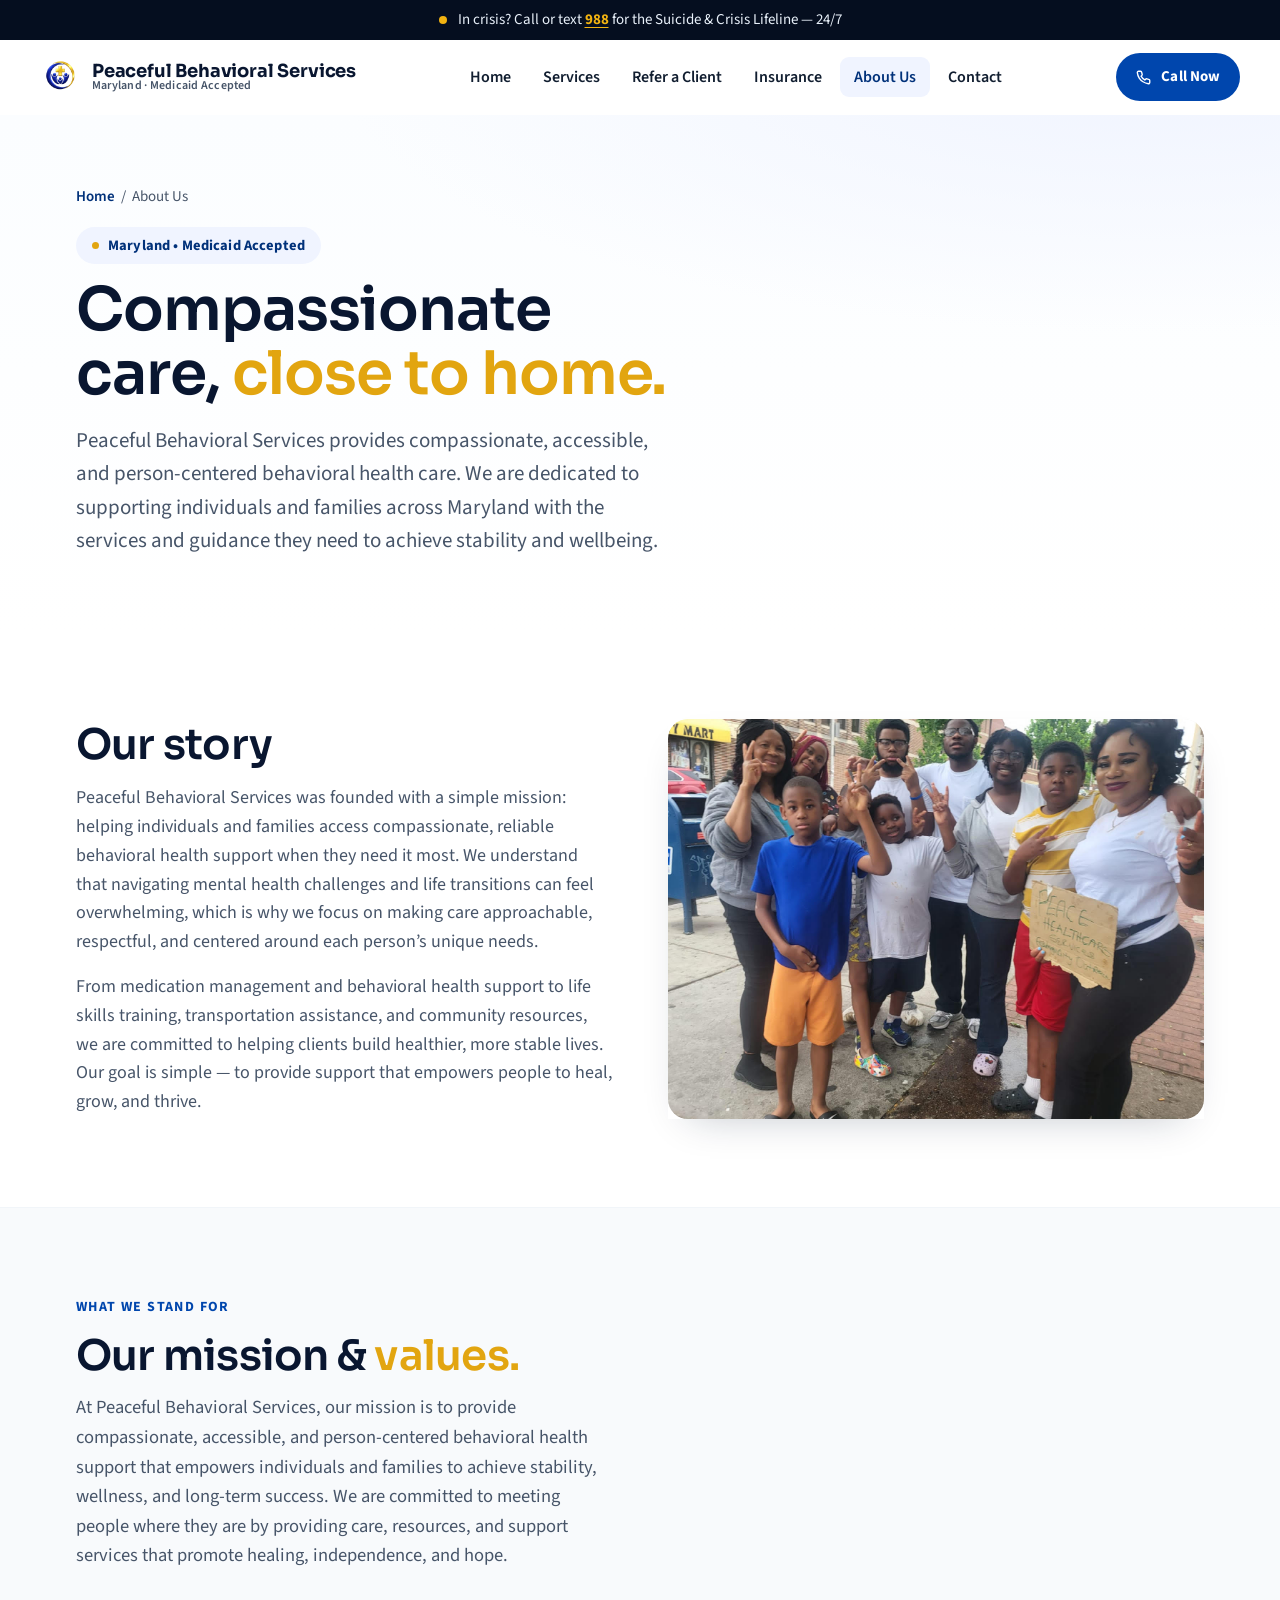
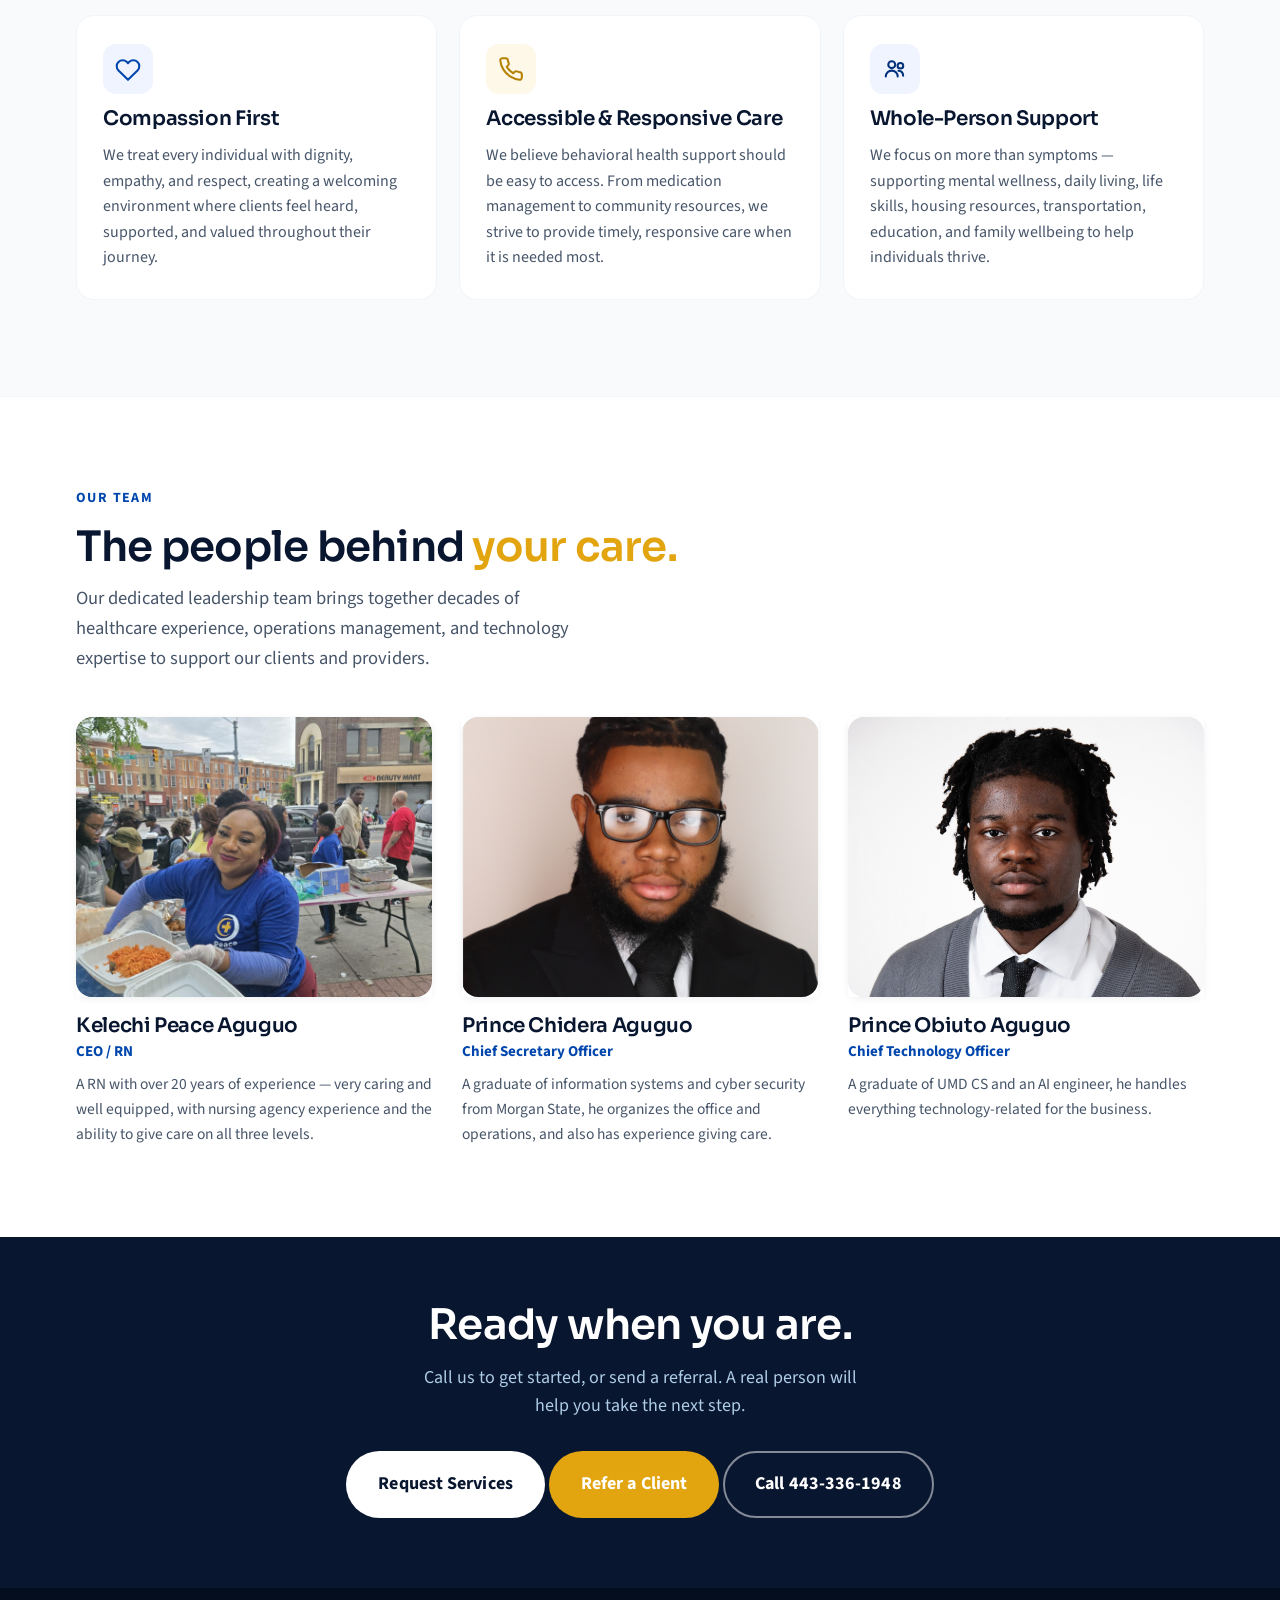
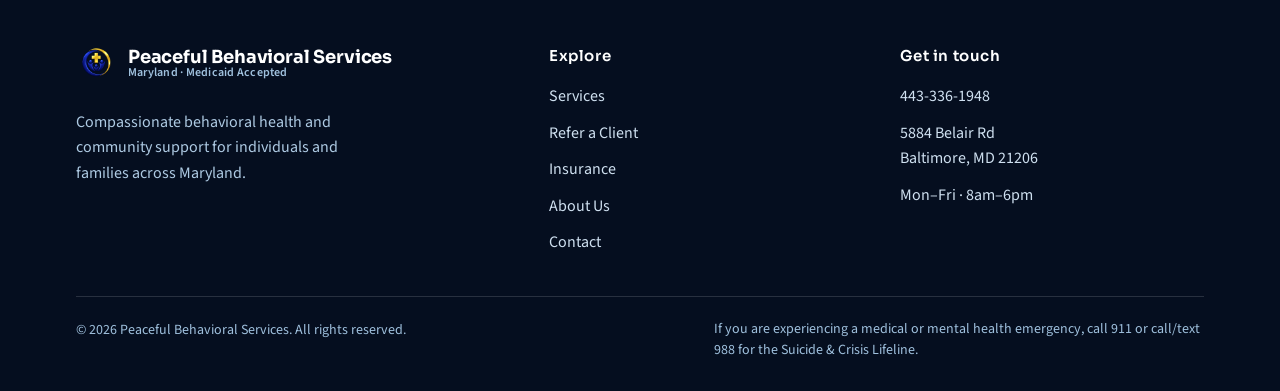
==== commit f22d4b0e: "fixes part 2" ====
--- a/About Us.html
+++ b/About Us.html
@@ -281,13 +281,7 @@
     <div class="wrap nav-inner">
       <a class="logo" href="index.html" aria-label="Peaceful Behavioral Services — home">
         <span class="logo-mark" aria-hidden="true">
-          <svg width="40" height="40" viewBox="0 0 40 40" fill="none" aria-hidden="true">
-            <circle cx="20" cy="20" r="20" fill="var(--blue)" />
-            <path d="M20 30c-5.5-3.6-9-6.8-9-11.4A4.6 4.6 0 0 1 20 16a4.6 4.6 0 0 1 9 2.6C29 23.2 25.5 26.4 20 30Z"
-              fill="#fff" />
-            <path d="M11.5 20.5h4l1.6-3.2 2.2 5 1.5-2.6h7.2" stroke="var(--gold)" stroke-width="1.7" fill="none"
-              stroke-linecap="round" stroke-linejoin="round" />
-          </svg>
+          <img src="images/logo.png" alt="" width="40" height="40">
         </span>
         <span class="logo-text">
           <span class="logo-name">Peaceful Behavioral Services</span>
@@ -307,7 +301,7 @@
       </nav>
 
       <div class="nav-right">
-        <a class="btn btn-primary btn-sm" href="tel:+14437910678" aria-label="Call now at 443-791-0678">
+        <a class="btn btn-primary btn-sm" href="tel:+14433361948" aria-label="Call now at 443-336-1948">
           <svg width="15" height="15" viewBox="0 0 24 24" fill="none" stroke="currentColor" stroke-width="2.2"
             stroke-linecap="round" stroke-linejoin="round" aria-hidden="true">
             <path
@@ -346,7 +340,7 @@
       <a href="index.html#insurance">Insurance</a>
       <a href="About Us.html">About Us</a>
       <a href="index.html#contact">Contact</a>
-      <a class="btn btn-primary mm-cta" href="tel:+14437910678">Call 443-791-0678</a>
+      <a class="btn btn-primary mm-cta" href="tel:+14433361948">Call 443-336-1948</a>
     </div>
   </div>
 
@@ -482,8 +476,8 @@
         <div class="hero-ctas">
           <a class="btn btn-white btn-lg" href="index.html#contact">Request Services</a>
           <a class="btn btn-teal btn-lg" href="Refer a Client.html">Refer a Client</a>
-          <a class="btn btn-ghost btn-lg" href="tel:+14437910678"
-            style="color:#fff;border-color:rgba(255,255,255,0.5)">Call 443-791-0678</a>
+          <a class="btn btn-ghost btn-lg" href="tel:+14433361948"
+            style="color:#fff;border-color:rgba(255,255,255,0.5)">Call 443-336-1948</a>
         </div>
       </div>
     </section>
@@ -496,13 +490,7 @@
         <div class="footer-brand">
           <a class="logo" href="index.html" style="color:#fff">
             <span class="logo-mark" aria-hidden="true">
-              <svg width="40" height="40" viewBox="0 0 40 40" fill="none">
-                <circle cx="20" cy="20" r="20" fill="var(--blue)" />
-                <path d="M20 30c-5.5-3.6-9-6.8-9-11.4A4.6 4.6 0 0 1 20 16a4.6 4.6 0 0 1 9 2.6C29 23.2 25.5 26.4 20 30Z"
-                  fill="#fff" />
-                <path d="M11.5 20.5h4l1.6-3.2 2.2 5 1.5-2.6h7.2" stroke="var(--gold)" stroke-width="1.7" fill="none"
-                  stroke-linecap="round" stroke-linejoin="round" />
-              </svg>
+              <img src="images/logo.png" alt="" width="40" height="40">
             </span>
             <span class="logo-text"><span class="logo-name">Peaceful Behavioral Services</span><span
                 class="logo-tag">Maryland · Medicaid Accepted</span></span>
@@ -523,7 +511,7 @@
         <div>
           <h4>Get in touch</h4>
           <ul class="footer-links">
-            <li><a href="tel:+14437910678">443-791-0678</a></li>
+            <li><a href="tel:+14433361948">443-336-1948</a></li>
             <li>5884 Belair Rd<br>Baltimore, MD 21206</li>
             <li>Mon–Fri · 8am–6pm</li>
           </ul>
@@ -538,13 +526,13 @@
   </footer>
 
   <!-- Floating mobile call -->
-  <a class="fab-call" id="fab" href="tel:+14437910678" aria-label="Call 443-791-0678">
+  <a class="fab-call" id="fab" href="tel:+14433361948" aria-label="Call 443-336-1948">
     <svg width="17" height="17" viewBox="0 0 24 24" fill="none" stroke="currentColor" stroke-width="2.2"
       stroke-linecap="round" stroke-linejoin="round">
       <path
         d="M22 16.92v3a2 2 0 0 1-2.18 2 19.79 19.79 0 0 1-8.63-3.07 19.5 19.5 0 0 1-6-6 19.79 19.79 0 0 1-3.07-8.67A2 2 0 0 1 4.11 2h3a2 2 0 0 1 2 1.72c.13.96.37 1.9.72 2.8a2 2 0 0 1-.45 2.11L8.09 9.91a16 16 0 0 0 6 6l1.27-1.27a2 2 0 0 1 2.11-.45c.9.35 1.84.59 2.8.72A2 2 0 0 1 22 16.92z" />
     </svg>
-    Call 443-791-0678
+    Call 443-336-1948
   </a>
 
   <script src="image-slot.js"></script>
--- a/styles.css
+++ b/styles.css
@@ -8,18 +8,18 @@
 */
 
 :root {
-  /* New Royal Blue & Dark Navy */
-  --navy:        #0c1e36;   /* Dark navy, for headings */
-  --navy-deep:   #081424;   /* Deeper dark navy, for footer / crisis header */
-  --blue:        #3164f4;   /* Primary Royal Blue action */
-  --blue-deep:   #1c44c5;   /* Deep Royal Blue for hover states */
-  --blue-bright: #5584ff;   /* Bright Royal Blue for active outlines */
+  /* Cobalt Blue & Deep Navy from Logo */
+  --navy:        #091630;   /* Deepest navy, for headings */
+  --navy-deep:   #050e1f;   /* Deeper dark navy, for footer / crisis header */
+  --blue:        #0046ad;   /* Cobalt Blue matching logo primary */
+  --blue-deep:   #00317a;   /* Deep Cobalt Blue for hover states */
+  --blue-bright: #296beb;   /* Bright Cobalt Blue for active outlines */
   
-  /* New Gold accents */
-  --gold:        #caa03c;   /* Accent gold with high contrast */
-  --gold-deep:   #a17c1e;   /* Hover gold */
-  --gold-soft:   #fcf7e6;   /* Light cream gold tint bg */
-  --gold-bright: #fbbf24;   /* Bright gold for dark bg elements */
+  /* Gold accents from Logo */
+  --gold:        #e2a510;   /* Gold matching logo accent */
+  --gold-deep:   #b58105;   /* Hover gold */
+  --gold-soft:   #fdf8e7;   /* Light cream gold tint bg */
+  --gold-bright: #f2b311;   /* Bright gold for dark bg elements */
   
   /* Backwards compatibility for --teal and --teal-deep */
   --teal:        var(--gold);
@@ -70,7 +70,7 @@
 a { color: var(--blue-deep); }
 button { font: inherit; cursor: pointer; }
 
-::selection { background: rgba(49, 100, 244, 0.18); }
+::selection { background: rgba(0, 70, 173, 0.18); }
 
 /* Visible focus for keyboard users */
 a:focus-visible, button:focus-visible, input:focus-visible,
@@ -144,14 +144,14 @@
 .crisis-dot {
   width: 8px; height: 8px; border-radius: 50%;
   background: var(--gold-bright); display: inline-block; flex-shrink: 0;
-  box-shadow: 0 0 0 0 rgba(251, 191, 36, 0.6);
+  box-shadow: 0 0 0 0 rgba(242, 179, 17, 0.6);
   animation: pulse 2.4s ease-out infinite;
 }
 @media (prefers-reduced-motion: reduce) { .crisis-dot { animation: none; } }
 @keyframes pulse {
-  0%   { box-shadow: 0 0 0 0 rgba(251, 191, 36, 0.55); }
-  70%  { box-shadow: 0 0 0 9px rgba(251, 191, 36, 0); }
-  100% { box-shadow: 0 0 0 0 rgba(251, 191, 36, 0); }
+  0%   { box-shadow: 0 0 0 0 rgba(242, 179, 17, 0.55); }
+  70%  { box-shadow: 0 0 0 9px rgba(242, 179, 17, 0); }
+  100% { box-shadow: 0 0 0 0 rgba(242, 179, 17, 0); }
 }
 .crisis a { color: var(--gold-bright); text-decoration: underline; text-underline-offset: 3px; font-weight: 700; }
 
@@ -230,9 +230,9 @@
 }
 .btn:active { transform: translateY(1px); }
 .btn-primary { background: var(--blue); color: #fff; }
-.btn-primary:hover { background: var(--blue-deep); box-shadow: 0 10px 26px -12px rgba(49, 100, 244, 0.4); }
+.btn-primary:hover { background: var(--blue-deep); box-shadow: 0 10px 26px -12px rgba(0, 70, 173, 0.4); }
 .btn-teal { background: var(--teal); color: #fff; }
-.btn-teal:hover { background: var(--teal-deep); box-shadow: 0 10px 26px -12px rgba(202, 160, 60, 0.4); }
+.btn-teal:hover { background: var(--teal-deep); box-shadow: 0 10px 26px -12px rgba(226, 165, 16, 0.4); }
 .btn-outline { background: #fff; color: var(--navy); border-color: var(--line); }
 .btn-outline:hover { border-color: var(--blue); color: var(--blue-deep); background: var(--sky-2); }
 .btn-ghost { background: transparent; color: var(--navy); border-color: var(--navy); }
@@ -308,11 +308,11 @@
 }
 .field textarea { min-height: 110px; resize: vertical; line-height: 1.5; }
 .field select {
-  background-image: url("data:image/svg+xml;utf8,<svg xmlns='http://www.w3.org/2000/svg' width='12' height='8' viewBox='0 0 12 8'><path d='M1 1l5 5 5-5' stroke='%23143a5e' stroke-width='1.6' fill='none' stroke-linecap='round' stroke-linejoin='round'/></svg>");
+  background-image: url("data:image/svg+xml;utf8,<svg xmlns='http://www.w3.org/2000/svg' width='12' height='8' viewBox='0 0 12 8'><path d='M1 1l5 5 5-5' stroke='%23091630' stroke-width='1.6' fill='none' stroke-linecap='round' stroke-linejoin='round'/></svg>");
   background-repeat: no-repeat; background-position: right 15px center; padding-right: 40px;
 }
 .field input:focus, .field select:focus, .field textarea:focus {
-  outline: none; border-color: var(--blue); box-shadow: 0 0 0 4px rgba(49, 100, 244, 0.16);
+  outline: none; border-color: var(--blue); box-shadow: 0 0 0 4px rgba(0, 70, 173, 0.16);
 }
 .field.has-error input, .field.has-error select, .field.has-error textarea { border-color: #c0392b; }
 .field-error { color: #c0392b; font-size: 14px; font-weight: 600; }
